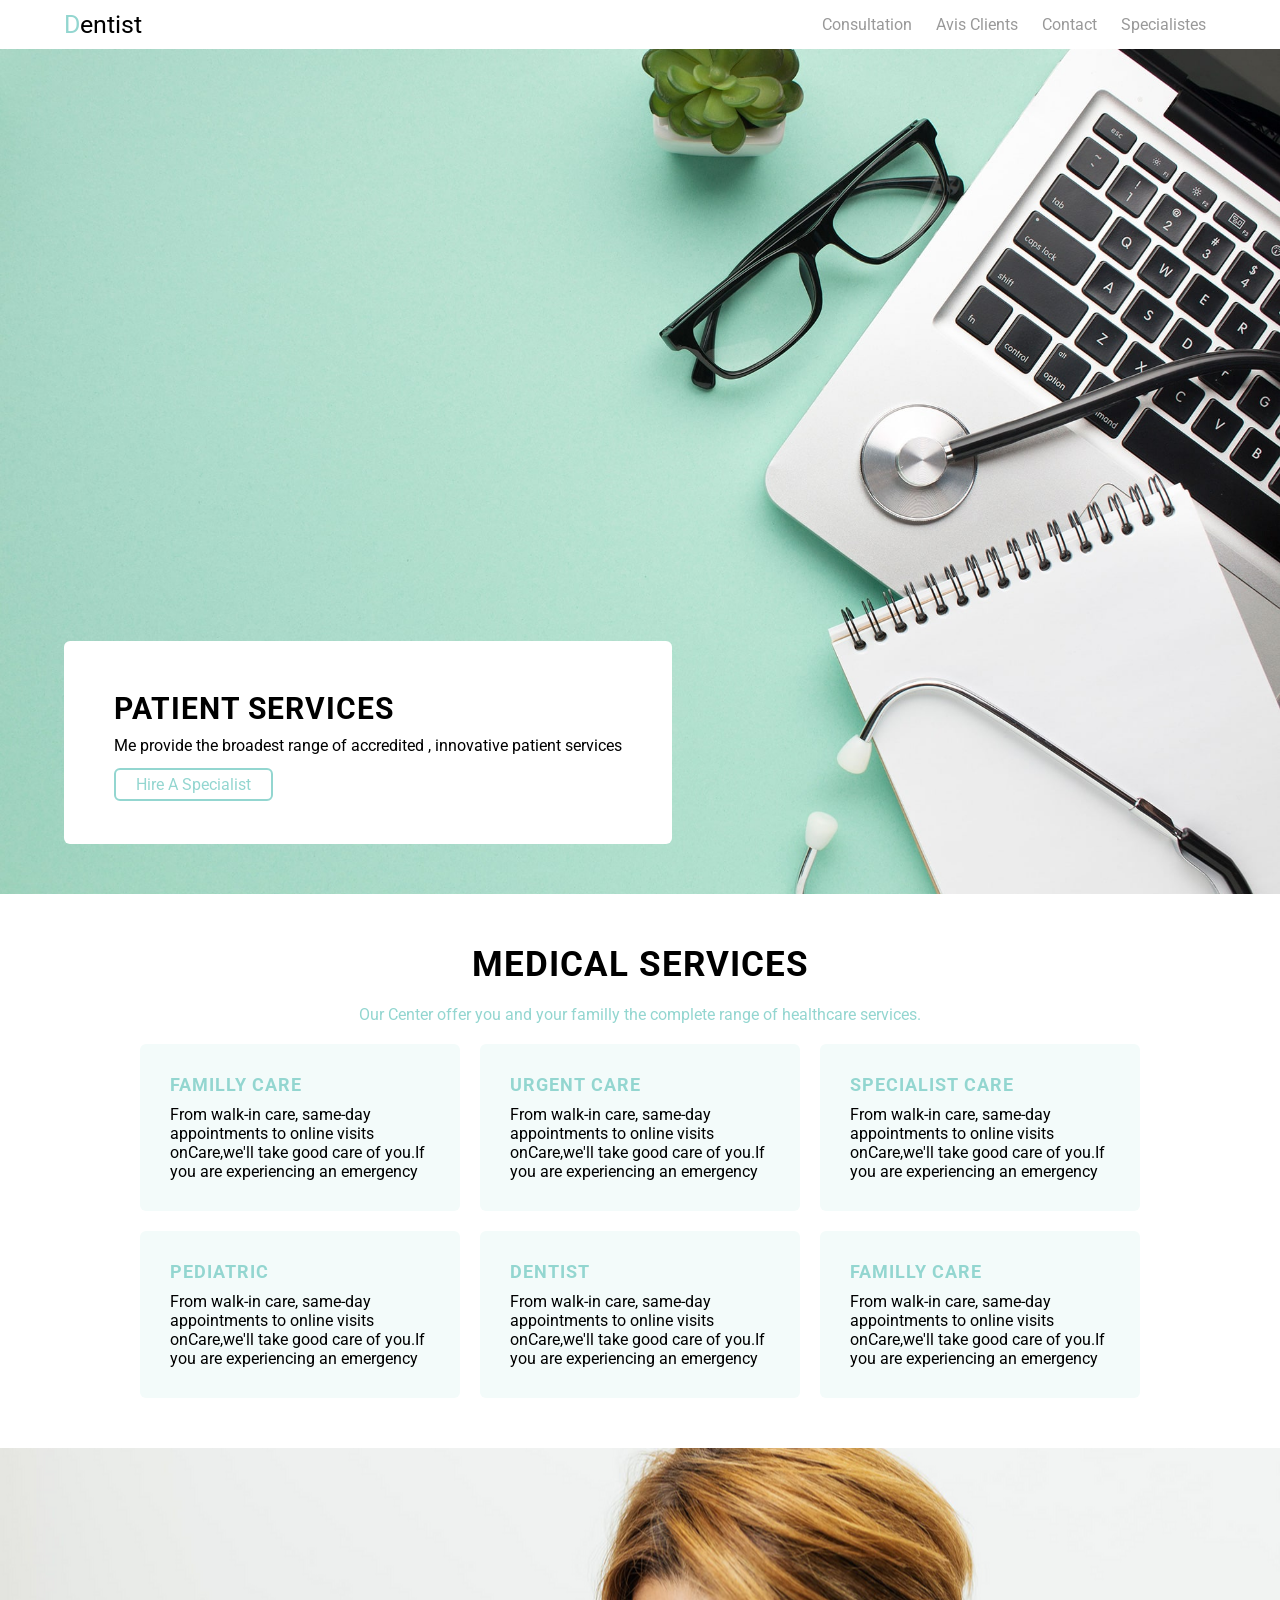
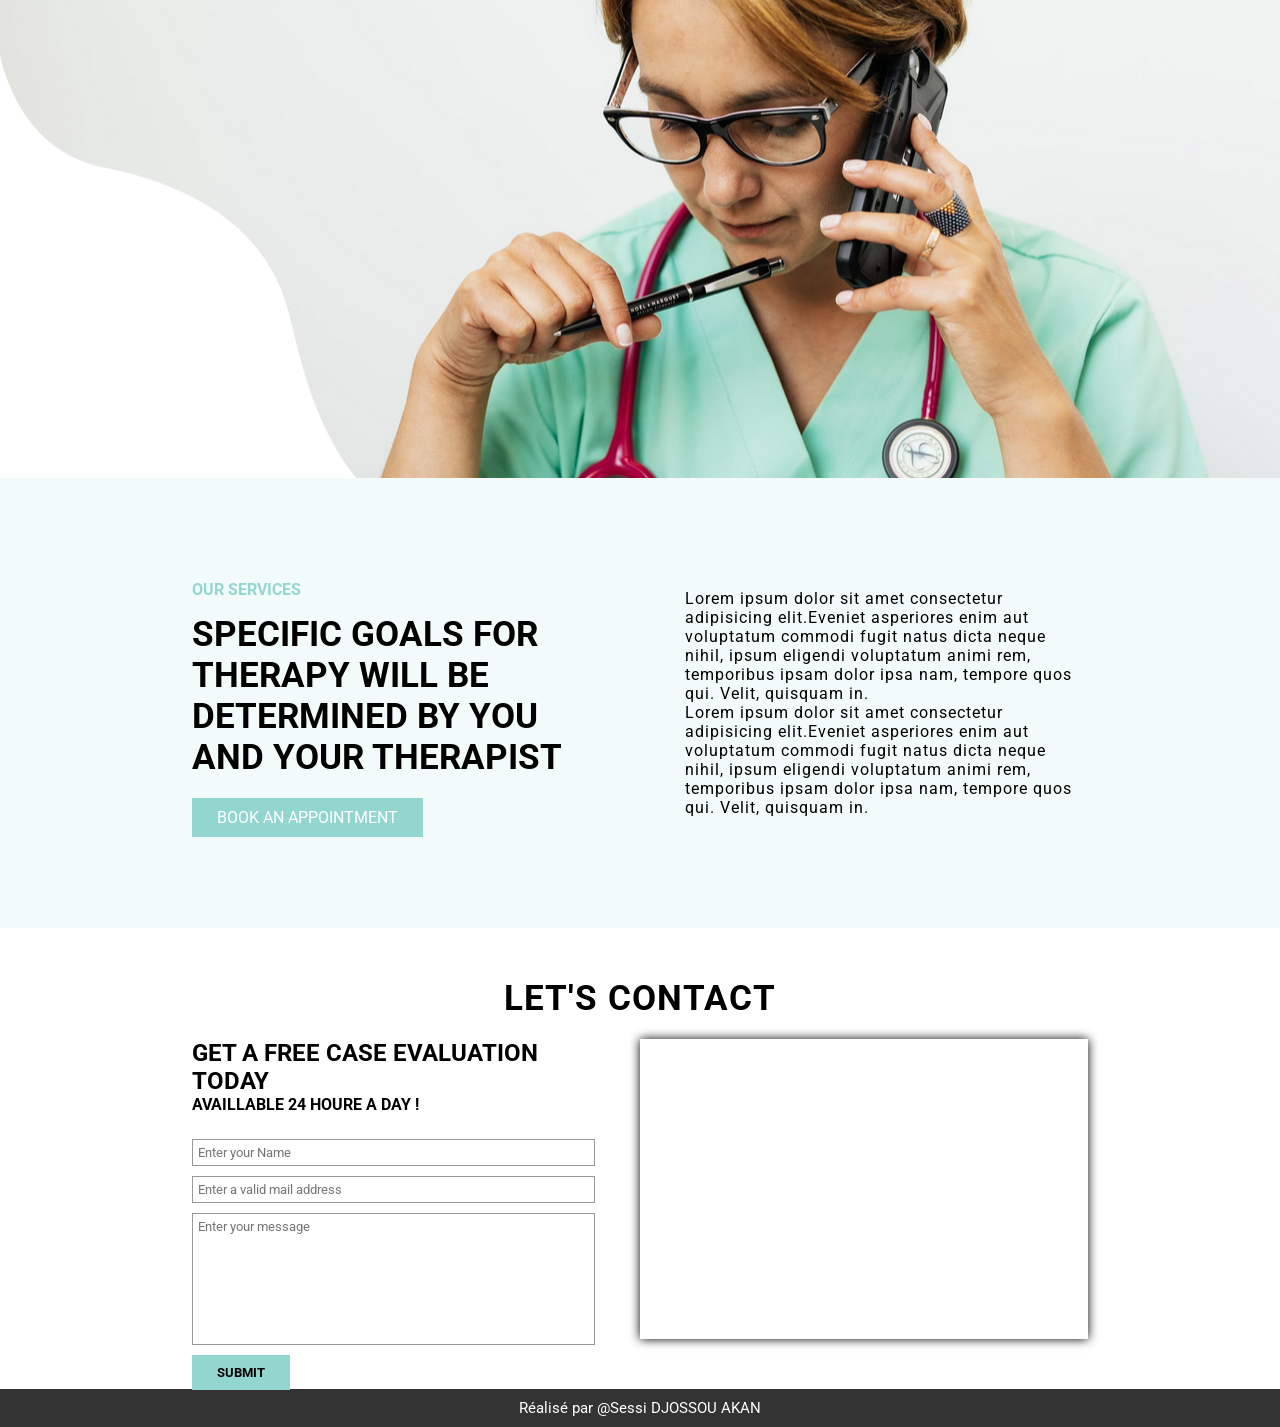
==== Index.html @ 2df4b90f "Site de Dentist" ====
<!DOCTYPE html>
<html lang="en">
<head>
    <meta charset="UTF-8">
    <meta name="viewport" content="width=device-width, initial-scale=1.0">
    <title>Dentist website</title>
    <link rel="stylesheet" href="style.css">
</head>
<body>
    <header>
        <div class="logo"> <span>D</span>entist</div>
        <ul class="menu">
            <a href="#">Consultation</a> 
            <a href="#">Avis Clients</a>
            <a href="#">Contact</a>
            <a href="#">Specialistes</a>
        </ul>
    </header>
    
    <!--home -->

    <section class="home">
        <div class="home-infos">
            <h1>Patient services</h1>
            <p>Me provide the broadest range of accredited , innovative patient services</p>
            <a href="#">Hire a specialist</a>
        </div>
    </section>

    <!--section -->

    <section class="services">
        <h1 class="title">MEDICAL SERVICES</h1>
        <P class="sub-title">Our Center offer you and your familly the complete range of healthcare services.</P>
        <div class="list-services">
            <div class="box">
                <h1>familly CARE</h1>
                <p>From walk-in care, same-day appointments to online visits onCare,we'll take good care of you.If you are experiencing an emergency</p>
            </div>
            <div class="box">
                <h1>URGENT CARE</h1>
                <p>From walk-in care, same-day appointments to online visits onCare,we'll take good care of you.If you are experiencing an emergency</p>
            </div>
            <div class="box">
                <h1>Specialist CARE</h1>
                <p>From walk-in care, same-day appointments to online visits onCare,we'll take good care of you.If you are experiencing an emergency</p>
            </div>
            <div class="box">
                <h1>PEDIATRIC</h1>
                <p>From walk-in care, same-day appointments to online visits onCare,we'll take good care of you.If you are experiencing an emergency</p>
            </div>
            <div class="box">
                <h1>DENTIST</h1>
                <p>From walk-in care, same-day appointments to online visits onCare,we'll take good care of you.If you are experiencing an emergency</p>
            </div>
            <div class="box">
                <h1>familly CARE</h1>
                <p>From walk-in care, same-day appointments to online visits onCare,we'll take good care of you.If you are experiencing an emergency</p>
            </div>
                           
        </div>
    </section>
    
    <!-- banner -->
    <section class="banner"></section>

    <!-- our-goal -->
     
    <section class="Our-goal">
     <div class="left">
            <span>Our Services</span>
            <h1>SPECIFIC GOALS FOR THERAPY WILL BE DETERMINED BY YOU AND YOUR THERAPIST</h1>
            <a href="#">BOOK AN APPOINTMENT</a>
     </div>  
     <div class="right">
        <p> Lorem ipsum dolor sit amet consectetur adipisicing elit.Eveniet asperiores enim aut voluptatum commodi fugit natus dicta neque nihil, ipsum eligendi voluptatum animi rem, temporibus ipsam dolor ipsa nam, tempore quos qui. Velit, quisquam in.</p>
        <p> Lorem ipsum dolor sit amet consectetur adipisicing elit.Eveniet asperiores enim aut voluptatum commodi fugit natus dicta neque nihil, ipsum eligendi voluptatum animi rem, temporibus ipsam dolor ipsa nam, tempore quos qui. Velit, quisquam in.</p>
     </div> 
    </section>

<!-- footer-contact -->

    <footer>
        <h1 class="title"> Let's contact</h1>
        <div class="contact">
            <div class="class-form">
                <h2>GET A FREE CASE EVALUATION TODAY</h2>
                <h4>AVAILLABLE 24 HOURE A DAY !</h4>
                <form action="">
                    <input type="text" placeholder="Enter your Name">
                    <input type="email" placeholder="Enter a valid mail address">
                    <textarea  placeholder="Enter your message" cols="30" rows="8"></textarea>
                    <button>SUBMIT</button>
                </form>
            </div>
            <div class="address">
                <iframe src="https://www.google.com/maps/embed?pb=!1m18!1m12!1m3!1d126885.37695284831!2d2.313776121577775!3d6.3722960640123585!2m3!1f0!2f0!3f0!3m2!1i1024!2i768!4f13.1!3m3!1m2!1s0x102354e509f894f7%3A0xc8fde921f89849f6!2sCotonou!5e0!3m2!1sen!2sbj!4v1737819680711!5m2!1sen!2sbj" width="600" height="450" style="border:0;" allowfullscreen="" loading="lazy" referrerpolicy="no-referrer-when-downgrade"></iframe>
            </div>
        </div> 
    </footer>

    <div class="end">
       <p>Réalisé par @Sessi DJOSSOU AKAN</p> 
    </div>
</body>
</html>
---- style.css ----
@import url('https://fonts.googleapis.com/css2?family=Roboto:wght@100;300;400;500 & display=swap');
*{
margin :0;
padding:0;
box-sizing:border-box;
font-family:'Roboto',sans-serif;
}
header {
    display: flex;
    align-items: center;
    justify-content: space-between;
    padding: 10px 5%;
}
header .logo {
   font-size: 25px ; 
}
header .logo span {
color: #93d6d0;
}
header .menu a{
 position: relative;
   margin: 0 10px; 
   text-decoration: 0;
   color: #999;
   transition: 0.5s;
}
header .menu a:before {
 position: absolute;   
 top: -2px;
 content: "";
  width: 0;
  height: 2px;
  background-color: #93d6d0;
  transition: 0.5s;
}
header .menu a:hover:before{
    width: 100%;
}
header .menu a:hover{
   color: #000; 
}
/* home */ 

.home{
    height: calc(100vh - 55px);
    background: url("images/img1.jpg");
    background-position: center ;
    background-size: cover;
    display: flex;
    align-items: flex-end;
    padding-left: 5%;
    padding-bottom: 50px;
}
.home-infos{
    background-color: #fff;
    border-radius: 6px;
    padding: 50px;
    animation: anime 2s linear;
}

/* animation home-infos */

@keyframes anime {
    from{
        transform: translateX(-600px);
    }
}
.home-infos h1 {
    font-size: 30px;
    text-transform: uppercase;
    letter-spacing: 1px;
}
.home-infos p  {
    margin-top: 10px;
    margin-bottom: 20px;
}
.home-infos a {
    text-decoration: 0;
    border: 2px solid #93d6d0;
    color: #93d6d0;
    border-radius: 6px;
    padding: 5px 20px;
    margin-top: 5px;
    font-weight: 400;
    text-transform: capitalize;
    transform: 0.5s;
}
.home-infos a:hover{
    background-color: #93d6d0;
    color: #fff;
    letter-spacing: 1px;
}

/* services */

.services {
    padding: 0 10%;
}
.title {
    text-align: center;
    margin-top: 50px;
    font-size: 35px;
    letter-spacing: 1px;
    text-transform: uppercase;
}
.sub-title {
    text-align: center;
    color: #93d6d0;
    margin: 20px 0;
}
.list-services {
    display: grid;
    grid-template-columns: repeat(auto-fit,20rem);
    justify-content: center;
    gap: 20px;
    margin-bottom: 50px;
}
.list-services .box {
    padding: 30px;
    background-color: #f3fbfa;
    border-radius: 6px;
    transition: 0.5s;
}
.list-services .box h1 {
    text-transform: uppercase;
    color: #93d6d0;
    margin-bottom: 10px;
    font-size: 18px;
    letter-spacing: 1px;
}
.list-services .box p {
    font-size: 16px;
}
.list-services .box:hover{
    background-color: #93d6d0;
}
.list-services .box:hover h1{
    color: #fff;
}
.list-services .box:hover p {
    color: #333;
}

/* banner */
.banner{
    height: 70vh;
    background: url("images/img2.png");
    background-position: center;
    background-size: cover;
}
/*Our Goal*/
.Our-goal{
    display: flex;
    align-items: center;
    justify-content: space-between;
    padding: 0 15%;
    background-color: #f3fbfa;
    height: 50vh;
}
.Our-goal .left{
    width: 45%;
}
.Our-goal .right{
    width: 45%;
}
.Our-goal .left span{
    font-weight: bold;
    color: #93d6d0;
    text-transform: uppercase;
}
.Our-goal .left h1 {
    font-size: 35px;
    padding: 15pX 0;
    margin-bottom: 15px;
}
.Our-goal .left a {
    background-color: #93d6d0;
    color: #fff;
    text-decoration: 0;
    padding: 10px 25px;
    text-transform: uppercase;
}
.Our-goal .right p{
    letter-spacing: 1px;
}
/* footer */ 
footer{
    padding: 0 15%;
}

footer .title{
    margin-bottom: 20px;
}
.contact {
    display: flex;
    align-items: center;
    justify-content: space-between;
}
.contact .class-form{
    width: 45%;
    display: flex;
    flex-direction: column;
    height: 300px;
}
.contact h4 {
    margin-bottom: 20px;
}
.contact form {
    display: flex;
    flex-direction: column;
}
.contact form input , textarea {
    margin: 5px 0;
    padding: 5px;
    border: 1px solid #999;
    resize: none;
    outline: 0;
}
.contact form button{
    width: fit-content;
    padding: 10px 25px;
    background-color: #93d6d0;
    border: 0;
    font-weight: bold;
    color: #000;
    margin-top: 5px;
}

.address {
    width: 50%;
    height: 300px;
}
iframe {
    width: 100%;
    height: 100%;
    box-shadow: 0 0 10px rgba(0, 0, 0.1);
}
.end {
    margin-top: 50px;
    background-color: #333;
    text-align: center;
    font-size: 15px;
    padding: 10px 0;
    color: #fff;
}
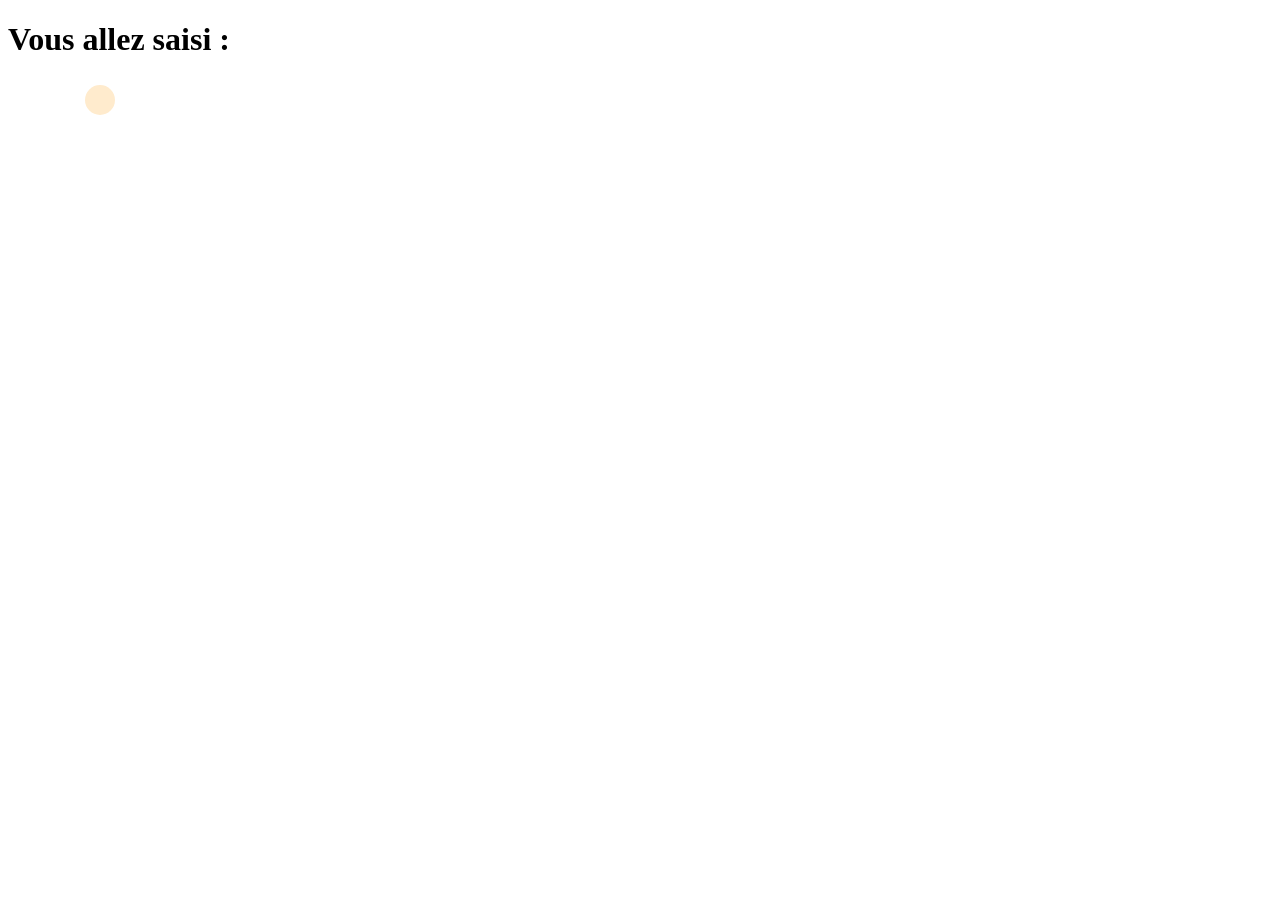
==== commit 619cb617: "test" ====
--- a/Index.html
+++ b/Index.html
@@ -1,106 +1,17 @@
 <!DOCTYPE html>
-<html lang="en">
+<html lang="fr">
 <head>
     <meta charset="UTF-8">
     <meta name="viewport" content="width=device-width, initial-scale=1.0">
-    <title>Dentist website</title>
+    <title>Esther</title>
     <link rel="stylesheet" href="style.css">
+   
 </head>
 <body>
-    <header>
-        <div class="logo"> <span>D</span>entist</div>
-        <ul class="menu">
-            <a href="#">Consultation</a> 
-            <a href="#">Avis Clients</a>
-            <a href="#">Contact</a>
-            <a href="#">Specialistes</a>
-        </ul>
-    </header>
-    
-    <!--home -->
-
-    <section class="home">
-        <div class="home-infos">
-            <h1>Patient services</h1>
-            <p>Me provide the broadest range of accredited , innovative patient services</p>
-            <a href="#">Hire a specialist</a>
-        </div>
-    </section>
-
-    <!--section -->
-
-    <section class="services">
-        <h1 class="title">MEDICAL SERVICES</h1>
-        <P class="sub-title">Our Center offer you and your familly the complete range of healthcare services.</P>
-        <div class="list-services">
-            <div class="box">
-                <h1>familly CARE</h1>
-                <p>From walk-in care, same-day appointments to online visits onCare,we'll take good care of you.If you are experiencing an emergency</p>
-            </div>
-            <div class="box">
-                <h1>URGENT CARE</h1>
-                <p>From walk-in care, same-day appointments to online visits onCare,we'll take good care of you.If you are experiencing an emergency</p>
-            </div>
-            <div class="box">
-                <h1>Specialist CARE</h1>
-                <p>From walk-in care, same-day appointments to online visits onCare,we'll take good care of you.If you are experiencing an emergency</p>
-            </div>
-            <div class="box">
-                <h1>PEDIATRIC</h1>
-                <p>From walk-in care, same-day appointments to online visits onCare,we'll take good care of you.If you are experiencing an emergency</p>
-            </div>
-            <div class="box">
-                <h1>DENTIST</h1>
-                <p>From walk-in care, same-day appointments to online visits onCare,we'll take good care of you.If you are experiencing an emergency</p>
-            </div>
-            <div class="box">
-                <h1>familly CARE</h1>
-                <p>From walk-in care, same-day appointments to online visits onCare,we'll take good care of you.If you are experiencing an emergency</p>
-            </div>
-                           
-        </div>
-    </section>
-    
-    <!-- banner -->
-    <section class="banner"></section>
-
-    <!-- our-goal -->
-     
-    <section class="Our-goal">
-     <div class="left">
-            <span>Our Services</span>
-            <h1>SPECIFIC GOALS FOR THERAPY WILL BE DETERMINED BY YOU AND YOUR THERAPIST</h1>
-            <a href="#">BOOK AN APPOINTMENT</a>
-     </div>  
-     <div class="right">
-        <p> Lorem ipsum dolor sit amet consectetur adipisicing elit.Eveniet asperiores enim aut voluptatum commodi fugit natus dicta neque nihil, ipsum eligendi voluptatum animi rem, temporibus ipsam dolor ipsa nam, tempore quos qui. Velit, quisquam in.</p>
-        <p> Lorem ipsum dolor sit amet consectetur adipisicing elit.Eveniet asperiores enim aut voluptatum commodi fugit natus dicta neque nihil, ipsum eligendi voluptatum animi rem, temporibus ipsam dolor ipsa nam, tempore quos qui. Velit, quisquam in.</p>
-     </div> 
-    </section>
-
-<!-- footer-contact -->
-
-    <footer>
-        <h1 class="title"> Let's contact</h1>
-        <div class="contact">
-            <div class="class-form">
-                <h2>GET A FREE CASE EVALUATION TODAY</h2>
-                <h4>AVAILLABLE 24 HOURE A DAY !</h4>
-                <form action="">
-                    <input type="text" placeholder="Enter your Name">
-                    <input type="email" placeholder="Enter a valid mail address">
-                    <textarea  placeholder="Enter your message" cols="30" rows="8"></textarea>
-                    <button>SUBMIT</button>
-                </form>
-            </div>
-            <div class="address">
-                <iframe src="https://www.google.com/maps/embed?pb=!1m18!1m12!1m3!1d126885.37695284831!2d2.313776121577775!3d6.3722960640123585!2m3!1f0!2f0!3f0!3m2!1i1024!2i768!4f13.1!3m3!1m2!1s0x102354e509f894f7%3A0xc8fde921f89849f6!2sCotonou!5e0!3m2!1sen!2sbj!4v1737819680711!5m2!1sen!2sbj" width="600" height="450" style="border:0;" allowfullscreen="" loading="lazy" referrerpolicy="no-referrer-when-downgrade"></iframe>
-            </div>
-        </div> 
-    </footer>
-
-    <div class="end">
-       <p>Réalisé par @Sessi DJOSSOU AKAN</p> 
-    </div>
+    <h1>Vous allez saisi : <span id="monspan"></span></h1>
+<div class="box">
+   
+</div>
+    <script src="Script.js"></script>
 </body>
 </html>
--- a/style.css
+++ b/style.css
@@ -1,245 +1,12 @@
-@import url('https://fonts.googleapis.com/css2?family=Roboto:wght@100;300;400;500 & display=swap');
-*{
-margin :0;
-padding:0;
-box-sizing:border-box;
-font-family:'Roboto',sans-serif;
-}
-header {
-    display: flex;
-    align-items: center;
-    justify-content: space-between;
-    padding: 10px 5%;
-}
-header .logo {
-   font-size: 25px ; 
-}
-header .logo span {
-color: #93d6d0;
-}
-header .menu a{
- position: relative;
-   margin: 0 10px; 
-   text-decoration: 0;
-   color: #999;
-   transition: 0.5s;
-}
-header .menu a:before {
- position: absolute;   
- top: -2px;
- content: "";
-  width: 0;
-  height: 2px;
-  background-color: #93d6d0;
-  transition: 0.5s;
-}
-header .menu a:hover:before{
-    width: 100%;
-}
-header .menu a:hover{
-   color: #000; 
-}
-/* home */ 
 
-.home{
-    height: calc(100vh - 55px);
-    background: url("images/img1.jpg");
-    background-position: center ;
-    background-size: cover;
-    display: flex;
-    align-items: flex-end;
-    padding-left: 5%;
-    padding-bottom: 50px;
-}
-.home-infos{
-    background-color: #fff;
-    border-radius: 6px;
-    padding: 50px;
-    animation: anime 2s linear;
-}
-
-/* animation home-infos */
-
-@keyframes anime {
-    from{
-        transform: translateX(-600px);
-    }
-}
-.home-infos h1 {
-    font-size: 30px;
-    text-transform: uppercase;
-    letter-spacing: 1px;
-}
-.home-infos p  {
-    margin-top: 10px;
-    margin-bottom: 20px;
-}
-.home-infos a {
-    text-decoration: 0;
-    border: 2px solid #93d6d0;
-    color: #93d6d0;
-    border-radius: 6px;
-    padding: 5px 20px;
-    margin-top: 5px;
-    font-weight: 400;
-    text-transform: capitalize;
-    transform: 0.5s;
-}
-.home-infos a:hover{
-    background-color: #93d6d0;
-    color: #fff;
-    letter-spacing: 1px;
-}
-
-/* services */
-
-.services {
-    padding: 0 10%;
-}
-.title {
-    text-align: center;
-    margin-top: 50px;
-    font-size: 35px;
-    letter-spacing: 1px;
-    text-transform: uppercase;
-}
-.sub-title {
-    text-align: center;
-    color: #93d6d0;
-    margin: 20px 0;
-}
-.list-services {
-    display: grid;
-    grid-template-columns: repeat(auto-fit,20rem);
-    justify-content: center;
-    gap: 20px;
-    margin-bottom: 50px;
-}
-.list-services .box {
-    padding: 30px;
-    background-color: #f3fbfa;
-    border-radius: 6px;
-    transition: 0.5s;
-}
-.list-services .box h1 {
-    text-transform: uppercase;
-    color: #93d6d0;
-    margin-bottom: 10px;
-    font-size: 18px;
-    letter-spacing: 1px;
-}
-.list-services .box p {
-    font-size: 16px;
-}
-.list-services .box:hover{
-    background-color: #93d6d0;
-}
-.list-services .box:hover h1{
-    color: #fff;
-}
-.list-services .box:hover p {
-    color: #333;
-}
-
-/* banner */
-.banner{
-    height: 70vh;
-    background: url("images/img2.png");
-    background-position: center;
-    background-size: cover;
-}
-/*Our Goal*/
-.Our-goal{
-    display: flex;
-    align-items: center;
-    justify-content: space-between;
-    padding: 0 15%;
-    background-color: #f3fbfa;
-    height: 50vh;
-}
-.Our-goal .left{
-    width: 45%;
-}
-.Our-goal .right{
-    width: 45%;
-}
-.Our-goal .left span{
-    font-weight: bold;
-    color: #93d6d0;
-    text-transform: uppercase;
-}
-.Our-goal .left h1 {
-    font-size: 35px;
-    padding: 15pX 0;
-    margin-bottom: 15px;
-}
-.Our-goal .left a {
-    background-color: #93d6d0;
-    color: #fff;
-    text-decoration: 0;
-    padding: 10px 25px;
-    text-transform: uppercase;
-}
-.Our-goal .right p{
-    letter-spacing: 1px;
-}
-/* footer */ 
-footer{
-    padding: 0 15%;
-}
-
-footer .title{
-    margin-bottom: 20px;
-}
-.contact {
-    display: flex;
-    align-items: center;
-    justify-content: space-between;
-}
-.contact .class-form{
-    width: 45%;
-    display: flex;
-    flex-direction: column;
-    height: 300px;
-}
-.contact h4 {
-    margin-bottom: 20px;
-}
-.contact form {
-    display: flex;
-    flex-direction: column;
-}
-.contact form input , textarea {
-    margin: 5px 0;
-    padding: 5px;
-    border: 1px solid #999;
-    resize: none;
-    outline: 0;
-}
-.contact form button{
-    width: fit-content;
-    padding: 10px 25px;
-    background-color: #93d6d0;
-    border: 0;
-    font-weight: bold;
-    color: #000;
-    margin-top: 5px;
-}
-
-.address {
-    width: 50%;
-    height: 300px;
-}
-iframe {
-    width: 100%;
-    height: 100%;
-    box-shadow: 0 0 10px rgba(0, 0, 0.1);
-}
-.end {
-    margin-top: 50px;
-    background-color: #333;
-    text-align: center;
-    font-size: 15px;
-    padding: 10px 0;
-    color: #fff;
+.box{
+    background-color: blanchedalmond;
+    height: 30px;
+    width: 30px;
+    border-radius: 50px;
+    position: absolute;
+    top: 100px;
+    left: 100px;
+    transform: translate(-50%,-50%);
+    transition: 0.3s;
 }
